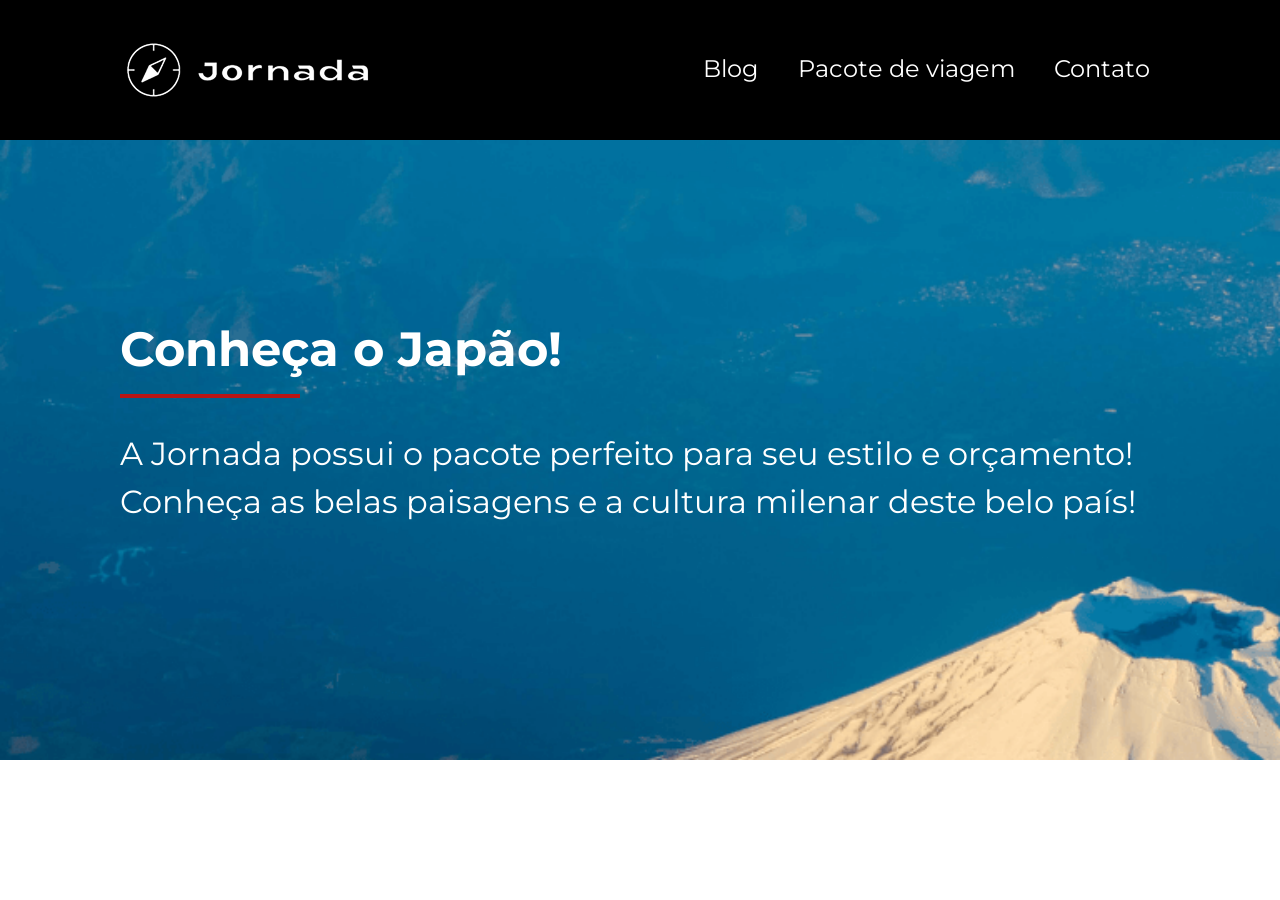
==== pacote-viagem.html @ d9dec1af "Cria pagina de pacotes de viagem com header e hero" ====
<!doctype html>
<html lang="en">
  <head>
    <meta charset="UTF-8" />
    <meta name="viewport" content="width=device-width, initial-scale=1.0" />
    <link rel="stylesheet" href="./css/style.css" />
    <title>Pacote de viagem</title>
  </head>
  <body>
    <header class="main-header">
      <a class="logo" href="index.html" title="Voltar para pagina inicial">
        <img
          class="img-mobile"
          src="img/bussula_jornada_branca.png"
          alt="Bussula do logo Jornada Viagens na cor branca"
        />
        <img
          class="img-desktop"
          src="img/bussula-texto-jornada-branco.png"
          alt="Bussula do logo Jornada Viagens na cor branca"
        />
      </a>
      <div class="navigation-menu">
        <label for="menu">
          <img src="img/menu.png" alt="Menu" />
        </label>
        <input type="checkbox" id="menu" hidden />
        <nav>
          <ul class="list-links">
            <li>
              <a href="blog.html" target="_blank" title="Acessar Blog">Blog</a>
            </li>
            <li>
              <a
                class="travel-package"
                href="pacote-viagem.html"
                target="_blank"
                title="Acessar Pacotes de viagem"
                >Pacote de viagem</a
              >
            </li>
            <li>
              <a href="contato.html" target="_blank" title="Acessar Contato"
                >Contato</a
              >
            </li>
          </ul>
        </nav>
      </div>
    </header>
    <section class="hero-travel">
      <div class="hero-img">
        <div class="hero-text">
        <h1>Conheça o Japão!</h1>
        <hr>
        <p class="content-text">
          A Jornada possui o pacote perfeito para seu estilo e orçamento!
          Conheça as belas paisagens e a cultura milenar deste belo país!
        </p>
        </div>
      </div>
    </section>
  </body>
</html>
---- css/style.css ----
@import url(global.css);
@import url(header.css);
@import url(hero.css);
@import url(offers.css);
@import url(search.css);
@import url(popular.css);
@import url(payments.css);
@import url(testimonials.css);
@import url(footer.css);
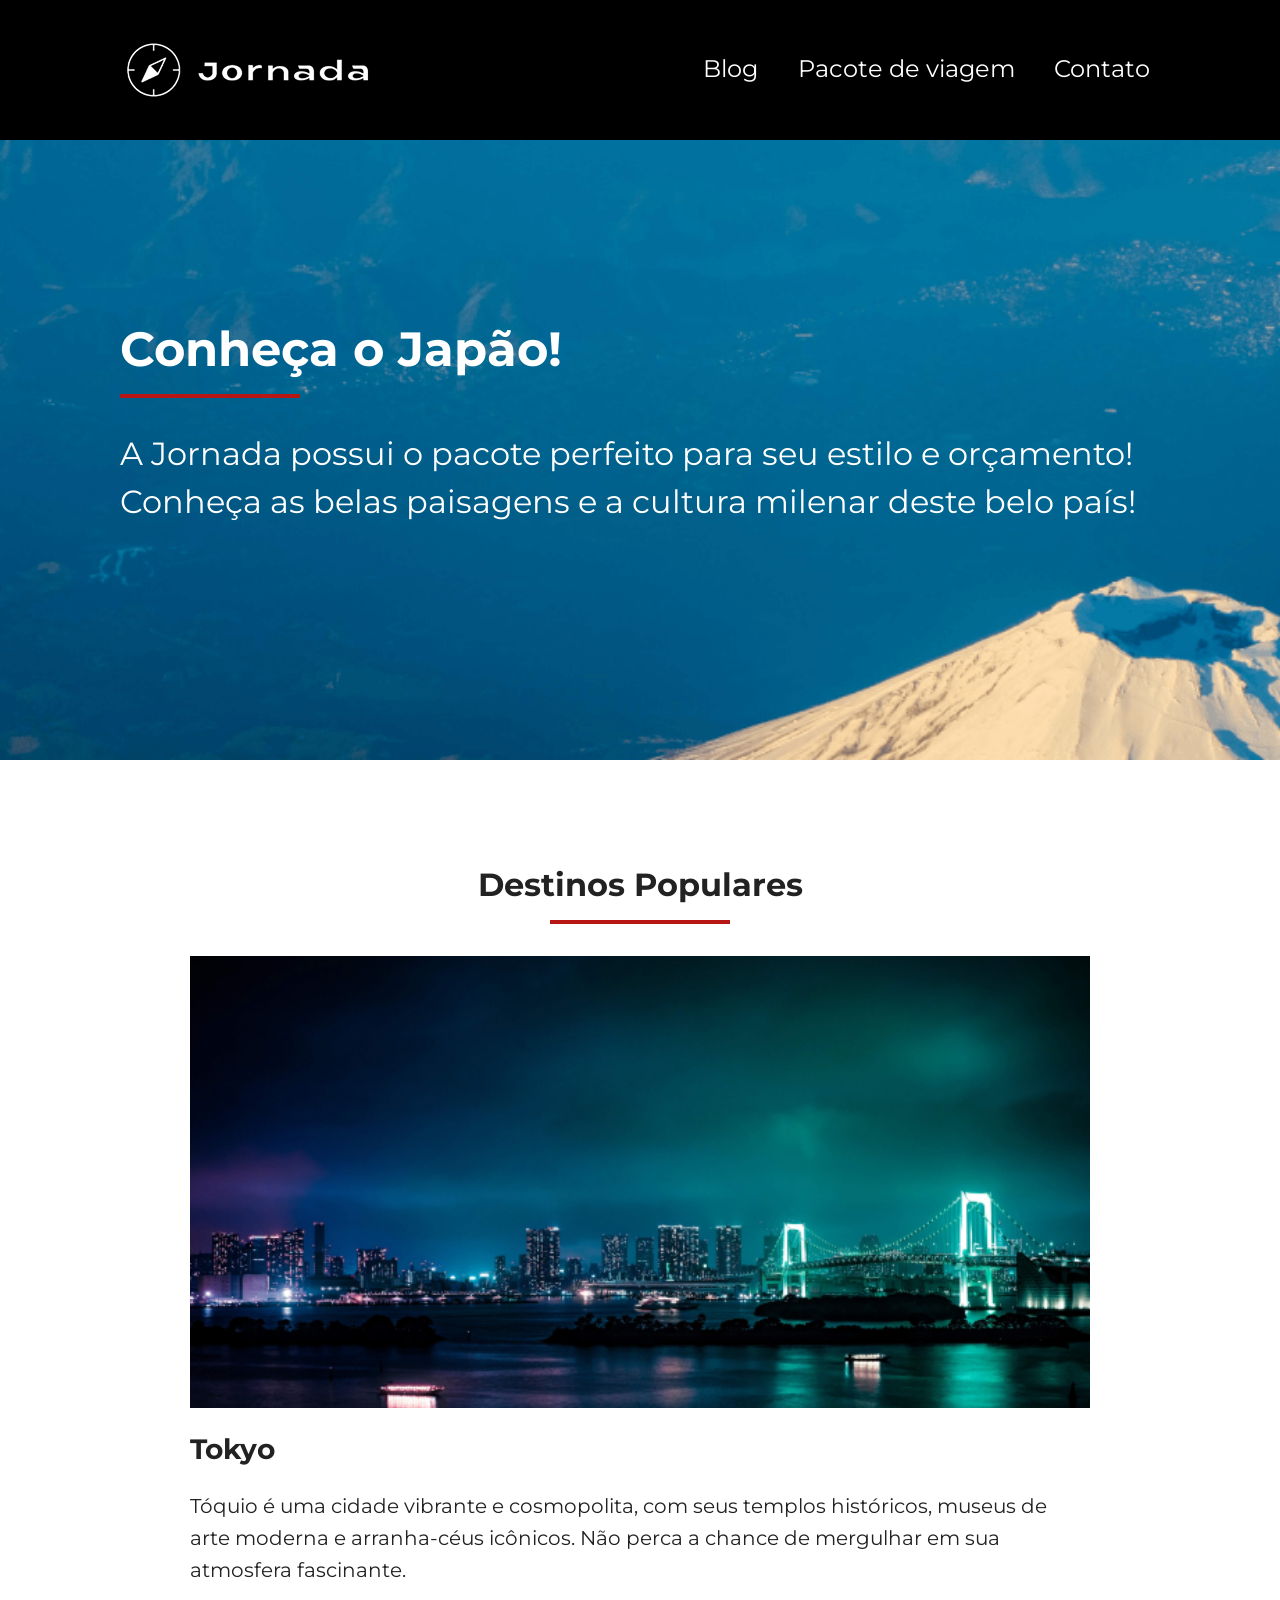
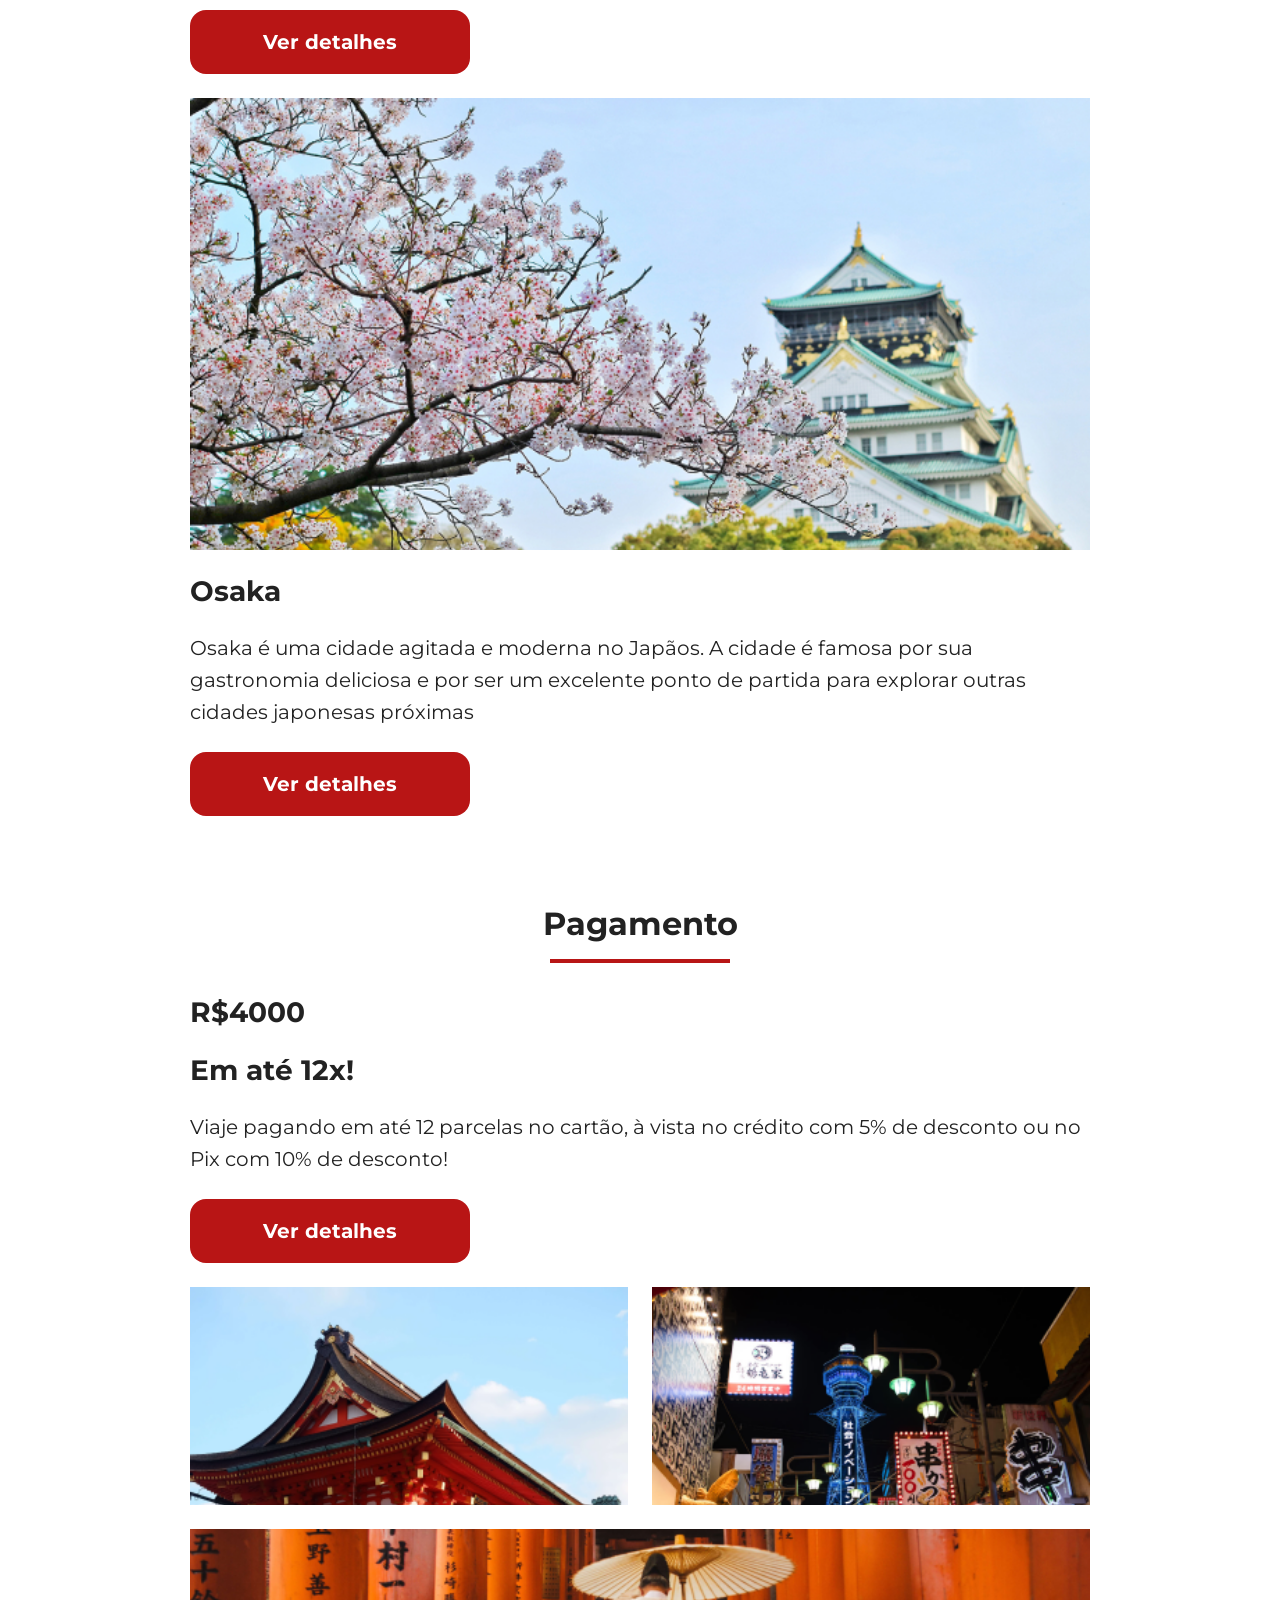
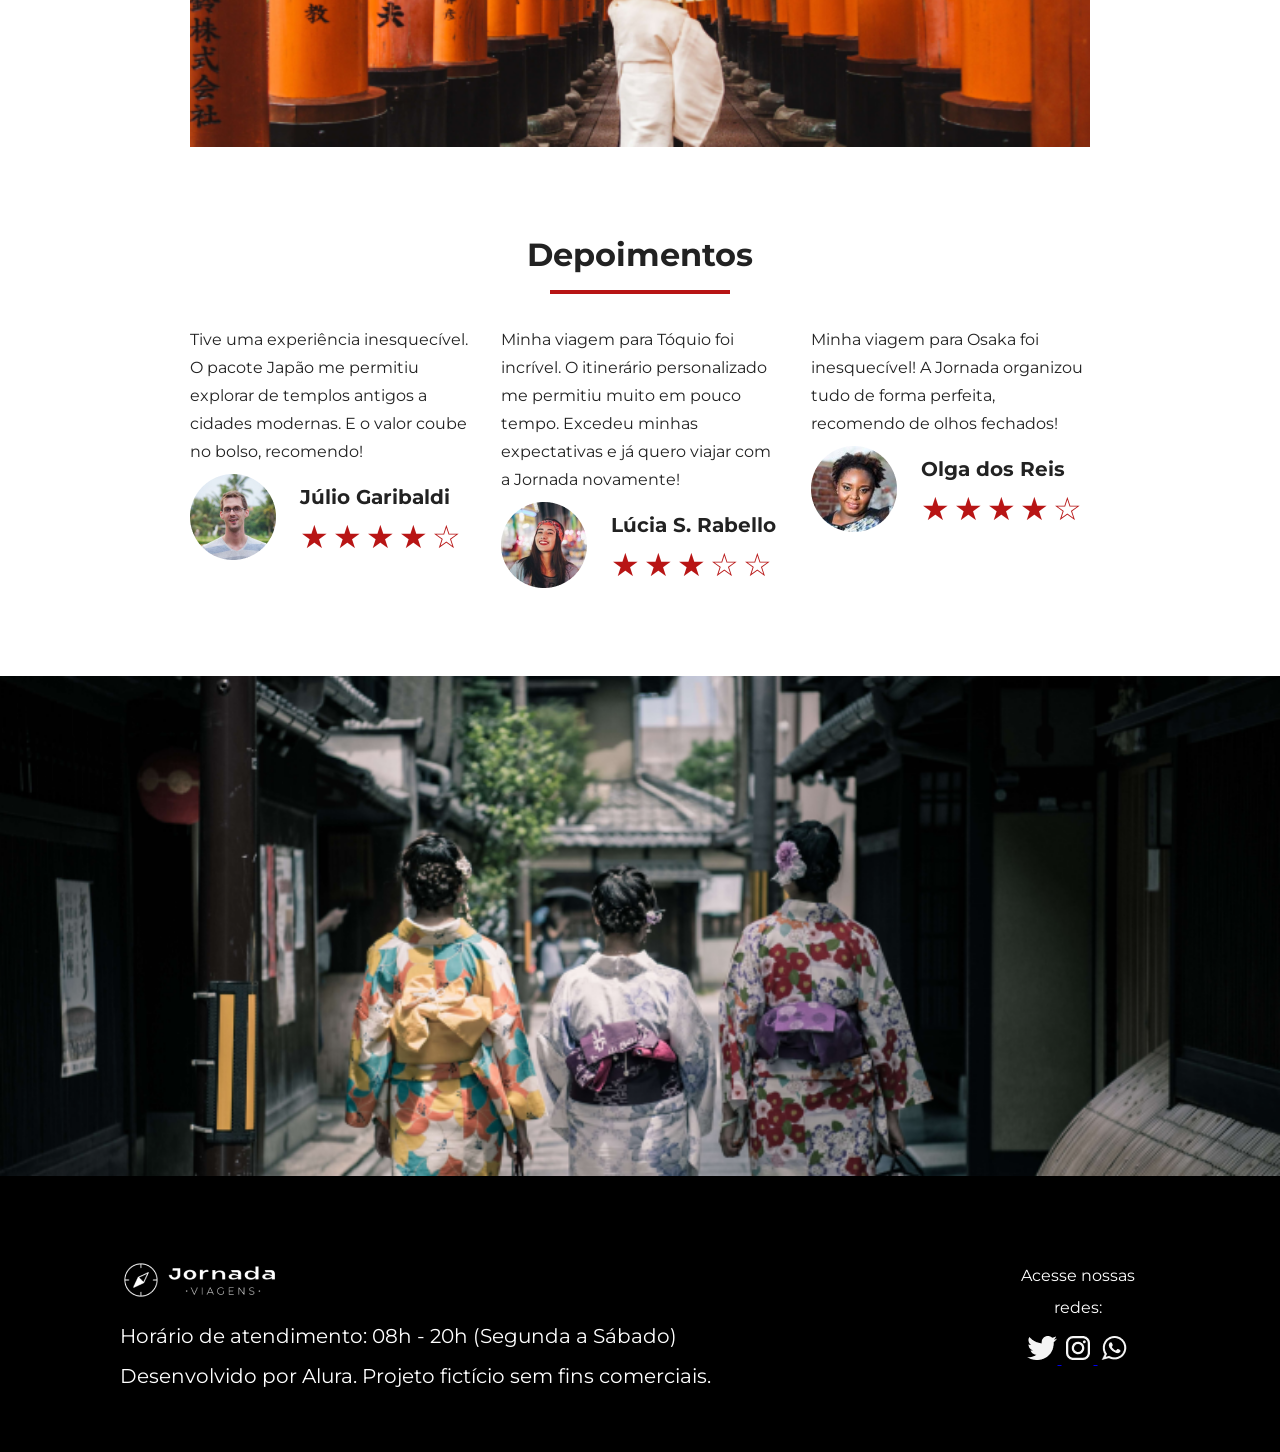
==== commit 8f312013: "Finaliza pagina de pacote de viagens" ====
--- a/pacote-viagem.html
+++ b/pacote-viagem.html
@@ -3,6 +3,7 @@
   <head>
     <meta charset="UTF-8" />
     <meta name="viewport" content="width=device-width, initial-scale=1.0" />
+    <link rel="icon" href="favico.png" />
     <link rel="stylesheet" href="./css/style.css" />
     <title>Pacote de viagem</title>
   </head>
@@ -51,14 +52,205 @@
     <section class="hero-travel">
       <div class="hero-img">
         <div class="hero-text">
-        <h1>Conheça o Japão!</h1>
-        <hr>
-        <p class="content-text">
-          A Jornada possui o pacote perfeito para seu estilo e orçamento!
-          Conheça as belas paisagens e a cultura milenar deste belo país!
-        </p>
+          <h1>Conheça o Japão!</h1>
+          <hr />
+          <p class="content-text">
+            A Jornada possui o pacote perfeito para seu estilo e orçamento!
+            Conheça as belas paisagens e a cultura milenar deste belo país!
+          </p>
         </div>
       </div>
     </section>
+    <section class="popular-destiny">
+      <div class="section-title">
+        <h2>Destinos Populares</h2>
+        <hr />
+      </div>
+      <div class="popular-cards">
+        <article class="destiny tokyo">
+          <header>
+            <div class="destiny-img"></div>
+            <h3 class="content-title">Tokyo</h3>
+          </header>
+          <p class="content-text">
+            Tóquio é uma cidade vibrante e cosmopolita, com seus templos
+            históricos, museus de arte moderna e arranha-céus icônicos. Não
+            perca a chance de mergulhar em sua atmosfera fascinante.
+          </p>
+          <footer>
+            <a
+              href="#"
+              class="button"
+              target="_blank"
+              title="Veja mais detalhes dp destino Tokyo"
+              >Ver detalhes</a
+            >
+          </footer>
+        </article>
+        <article class="destiny osaka">
+          <header>
+            <div class="destiny-img"></div>
+            <h3 class="content-title">Osaka</h3>
+          </header>
+          <p class="content-text">
+            Osaka é uma cidade agitada e moderna no Japãos. A cidade é famosa
+            por sua gastronomia deliciosa e por ser um excelente ponto de
+            partida para explorar outras cidades japonesas próximas
+          </p>
+          <footer>
+            <a
+              href="#"
+              class="button"
+              target="_blank"
+              title="Veja mais detalhes dp destino Osaka"
+              >Ver detalhes</a
+            >
+          </footer>
+        </article>
+      </div>
+    </section>
+    <section class="payments">
+      <div class="section-title">
+        <h2>Pagamento</h2>
+        <hr />
+      </div>
+      <div class="content-container">
+        <div class="text-content">
+          <h2 class="content-title">R$4000</h2>
+          <h4 class="content-title">Em até 12x!</h4>
+          <p class="content-text">
+            Viaje pagando em até 12 parcelas no cartão, à vista no crédito com
+            5% de desconto ou no Pix com 10% de desconto!
+          </p>
+          <a
+            href="#"
+            class="button"
+            target="_blank"
+            title="Veja mais detalhes de pagamentos"
+            >Ver detalhes</a
+          >
+        </div>
+        <div class="image-content">
+          <div class="image japao-1"></div>
+          <div class="image japao-2"></div>
+          <div class="image japao-3 colspan-2"></div>
+        </div>
+      </div>
+    </section>
+    <section class="testimonials">
+      <div class="section-title">
+        <h2>Depoimentos</h2>
+        <hr />
+      </div>
+      <div class="testimonial-container">
+        <article>
+          <header>
+            <p>
+              Tive uma experiência inesquecível. O pacote Japão me permitiu
+              explorar de templos antigos a cidades modernas. E o valor coube no
+              bolso, recomendo!
+            </p>
+          </header>
+          <footer>
+            <img
+              src="img/avatar-julio.png"
+              alt="imagem de perfil da cliente Júlio Garibaldi"
+            />
+            <div class="profile-content">
+              <h3>Júlio Garibaldi</h3>
+              <div class="rating">
+                <span class="star">★</span>
+                <span class="star">★</span>
+                <span class="star">★</span>
+                <span class="star">★</span>
+                <span class="star">☆</span>
+              </div>
+            </div>
+          </footer>
+        </article>
+        <article>
+          <header>
+            <p>
+              Minha viagem para Tóquio foi incrível. O itinerário personalizado
+              me permitiu muito em pouco tempo. Excedeu minhas expectativas e já
+              quero viajar com a Jornada novamente!
+            </p>
+          </header>
+          <footer>
+            <img
+              src="img/avatar-lucia.png"
+              alt="imagem de perfil da cliente Lúcia S. Rabello"
+            />
+            <div class="profile-content">
+              <h3>Lúcia S. Rabello</h3>
+              <div class="rating">
+                <span class="star">★</span>
+                <span class="star">★</span>
+                <span class="star">★</span>
+                <span class="star">☆</span>
+                <span class="star">☆</span>
+              </div>
+            </div>
+          </footer>
+        </article>
+        <article>
+          <header>
+            <p>
+              Minha viagem para Osaka foi inesquecível! A Jornada organizou tudo
+              de forma perfeita, recomendo de olhos fechados!
+            </p>
+          </header>
+          <footer>
+            <img
+              src="img/avatar-olga.png"
+              alt="imagem de perfil da cliente Olga dos Reis"
+            />
+            <div class="profile-content">
+              <h3>Olga dos Reis</h3>
+              <div class="rating">
+                <span class="star">★</span>
+                <span class="star">★</span>
+                <span class="star">★</span>
+                <span class="star">★</span>
+                <span class="star">☆</span>
+              </div>
+            </div>
+          </footer>
+        </article>
+      </div>
+    </section>
+    <section class="bottom-hero">
+      <div class="hero-img travel"></div>
+    </section>
+    <footer class="main-footer">
+      <div class="footer-content">
+        <img
+          src="img/logo-footer.png"
+          alt="Logo do site jornada viagens com o nome"
+        />
+        <p>Horário de atendimento: 08h - 20h (Segunda a Sábado)</p>
+        <p>Desenvolvido por Alura. Projeto fictício sem fins comerciais.</p>
+      </div>
+      <div class="footer-social">
+        <p>Acesse nossas redes:</p>
+        <a href="#" target="_blank" title="Acesse o Twitter do Jornada Viagens">
+          <img src="img/img-twiter.png" alt="Icone do twitter" />
+        </a>
+        <a
+          href="#"
+          target="_blank"
+          title="Acesse o Instagram do Jornada Viagens"
+        >
+          <img src="img/img-instragam.png" alt="Icone instragram" />
+        </a>
+        <a
+          href="#"
+          target="_blank"
+          title="Acesse o Whatsapp do Jornada Viagens"
+        >
+          <img src="img/img-whatsapp.png" alt="Icone do whatsapp" />
+        </a>
+      </div>
+    </footer>
   </body>
 </html>
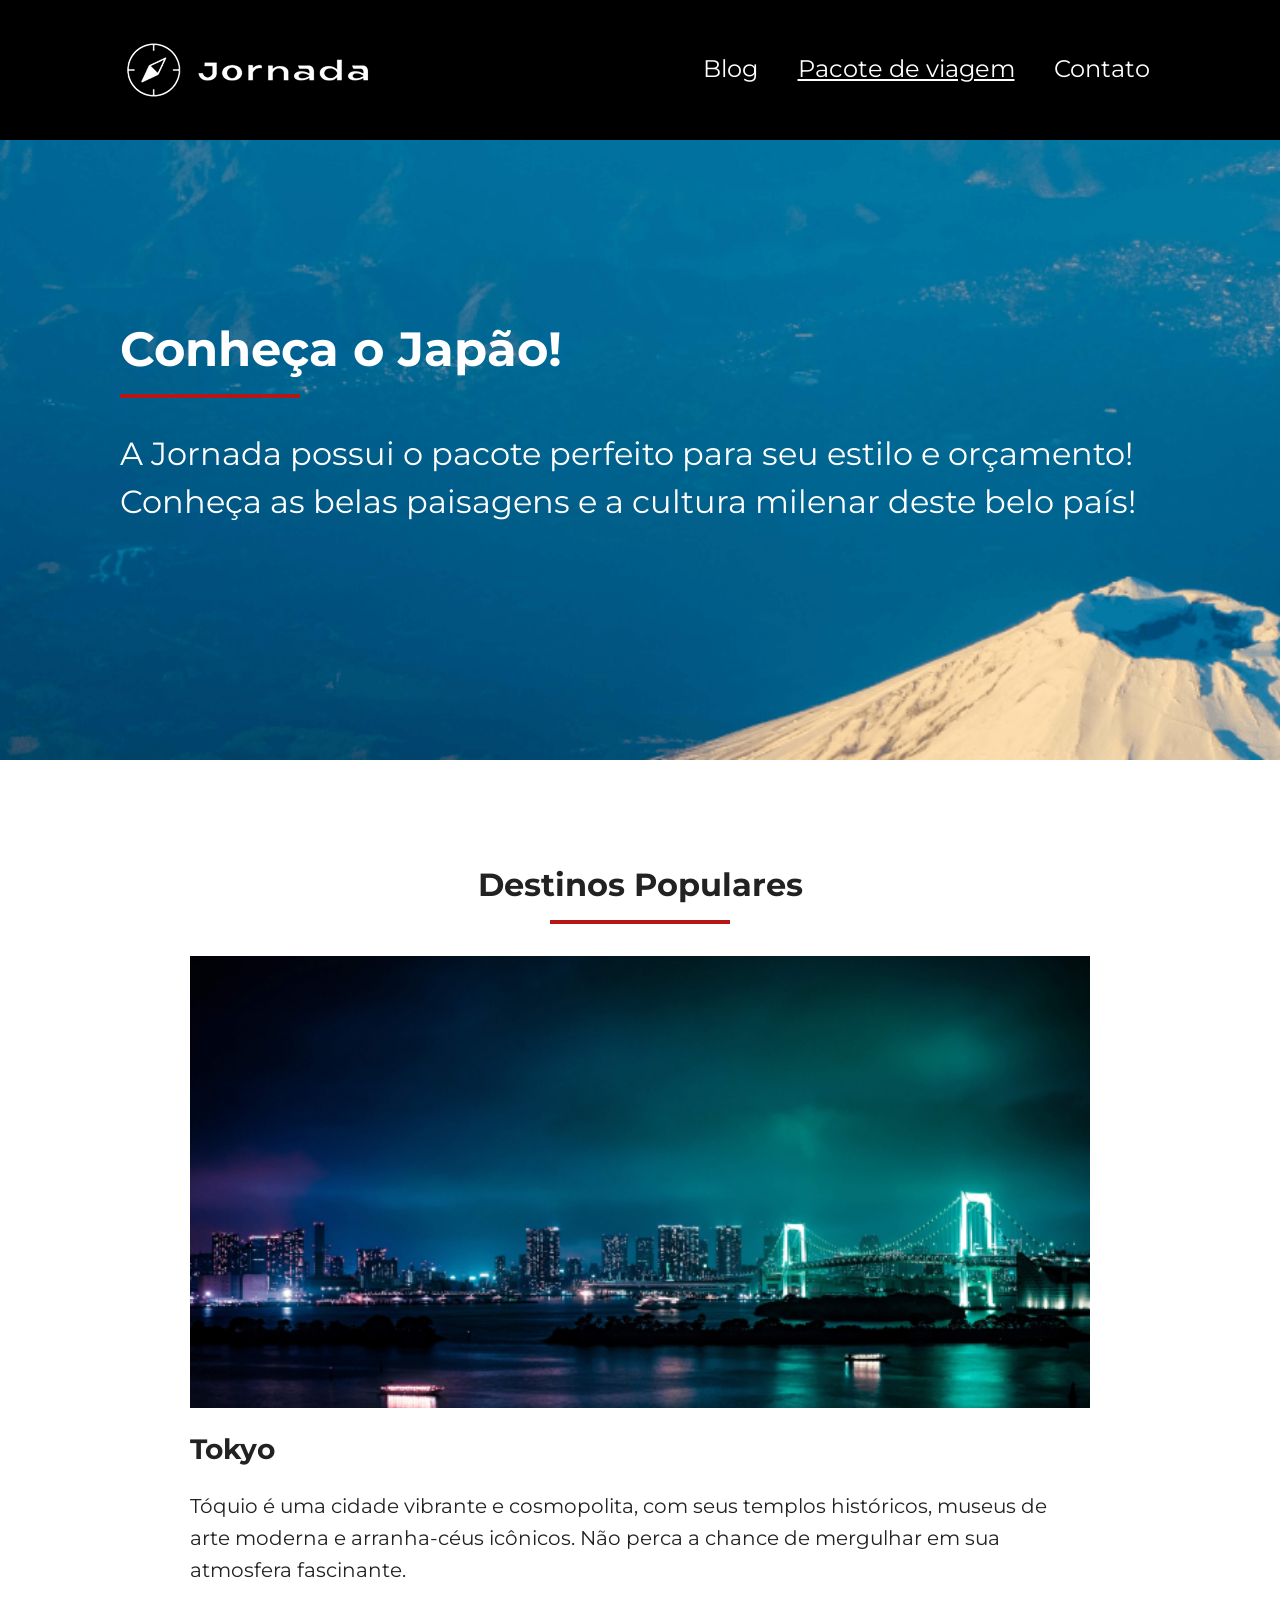
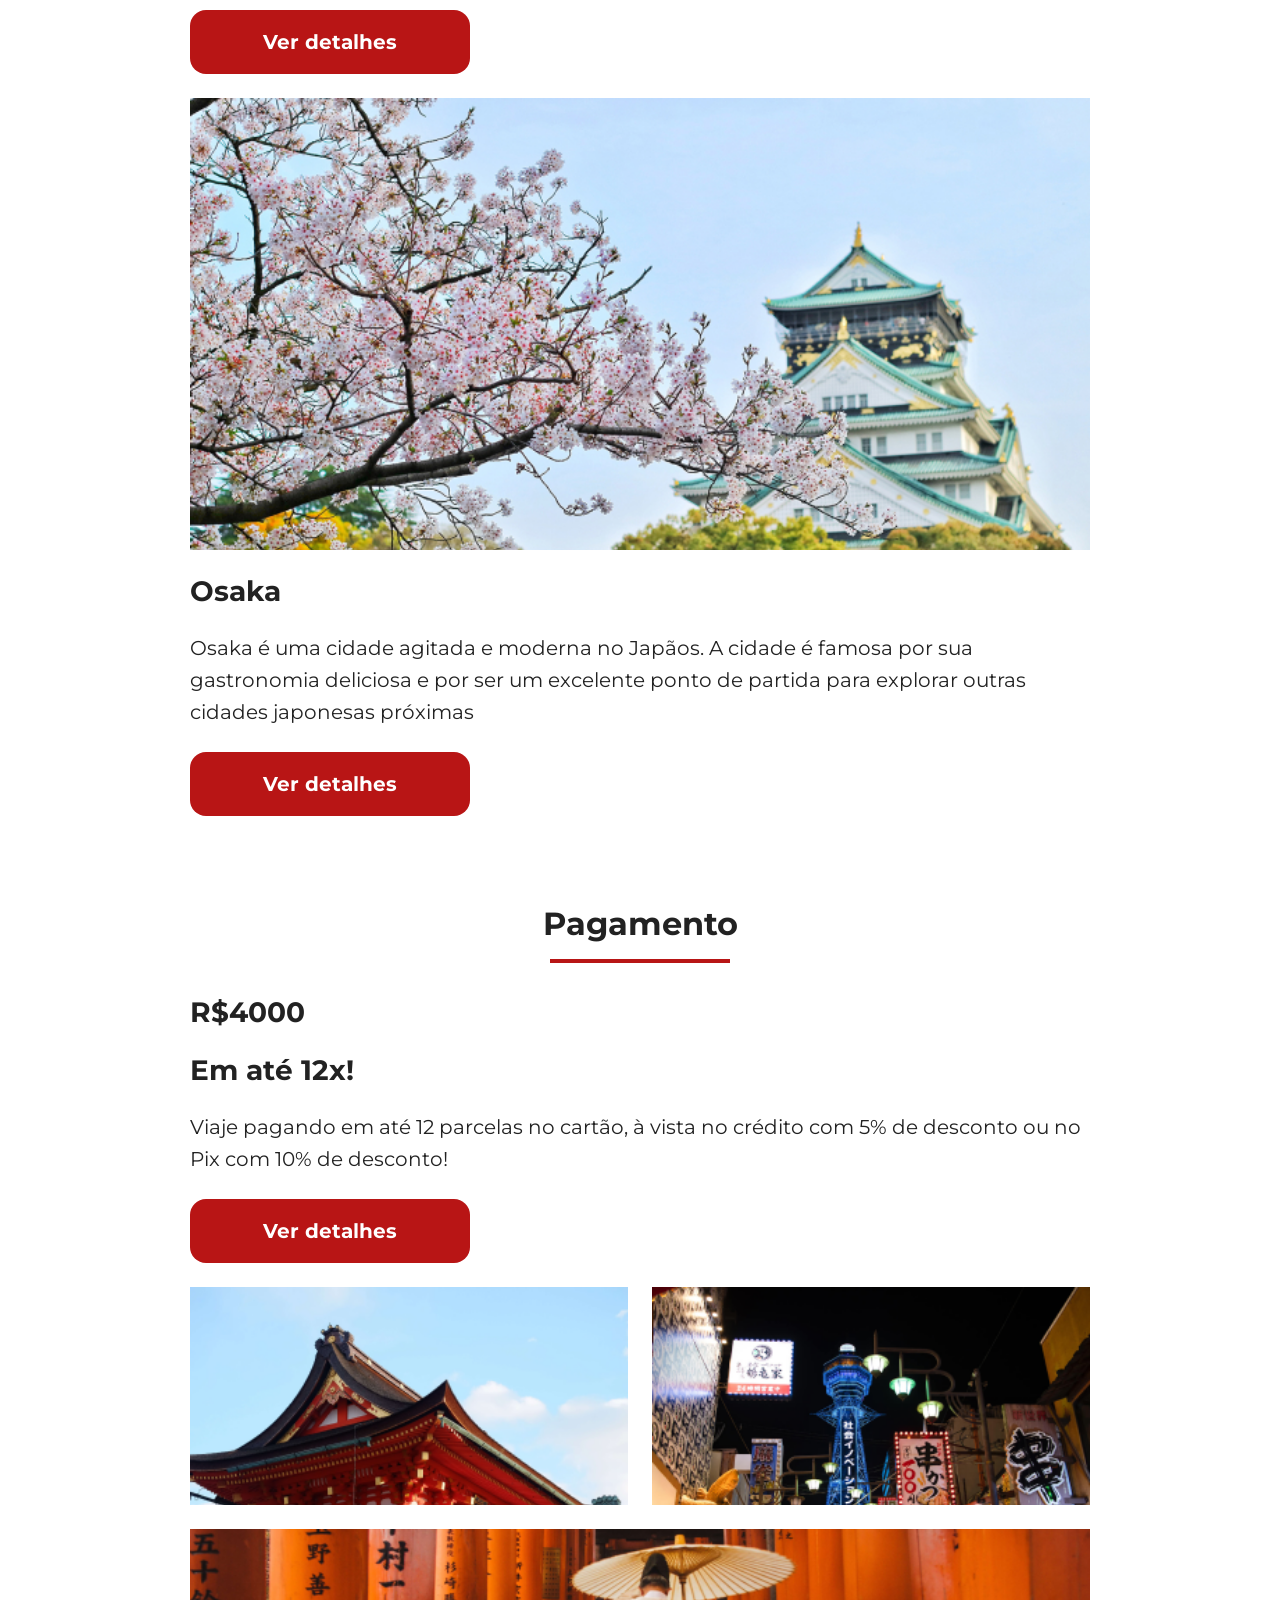
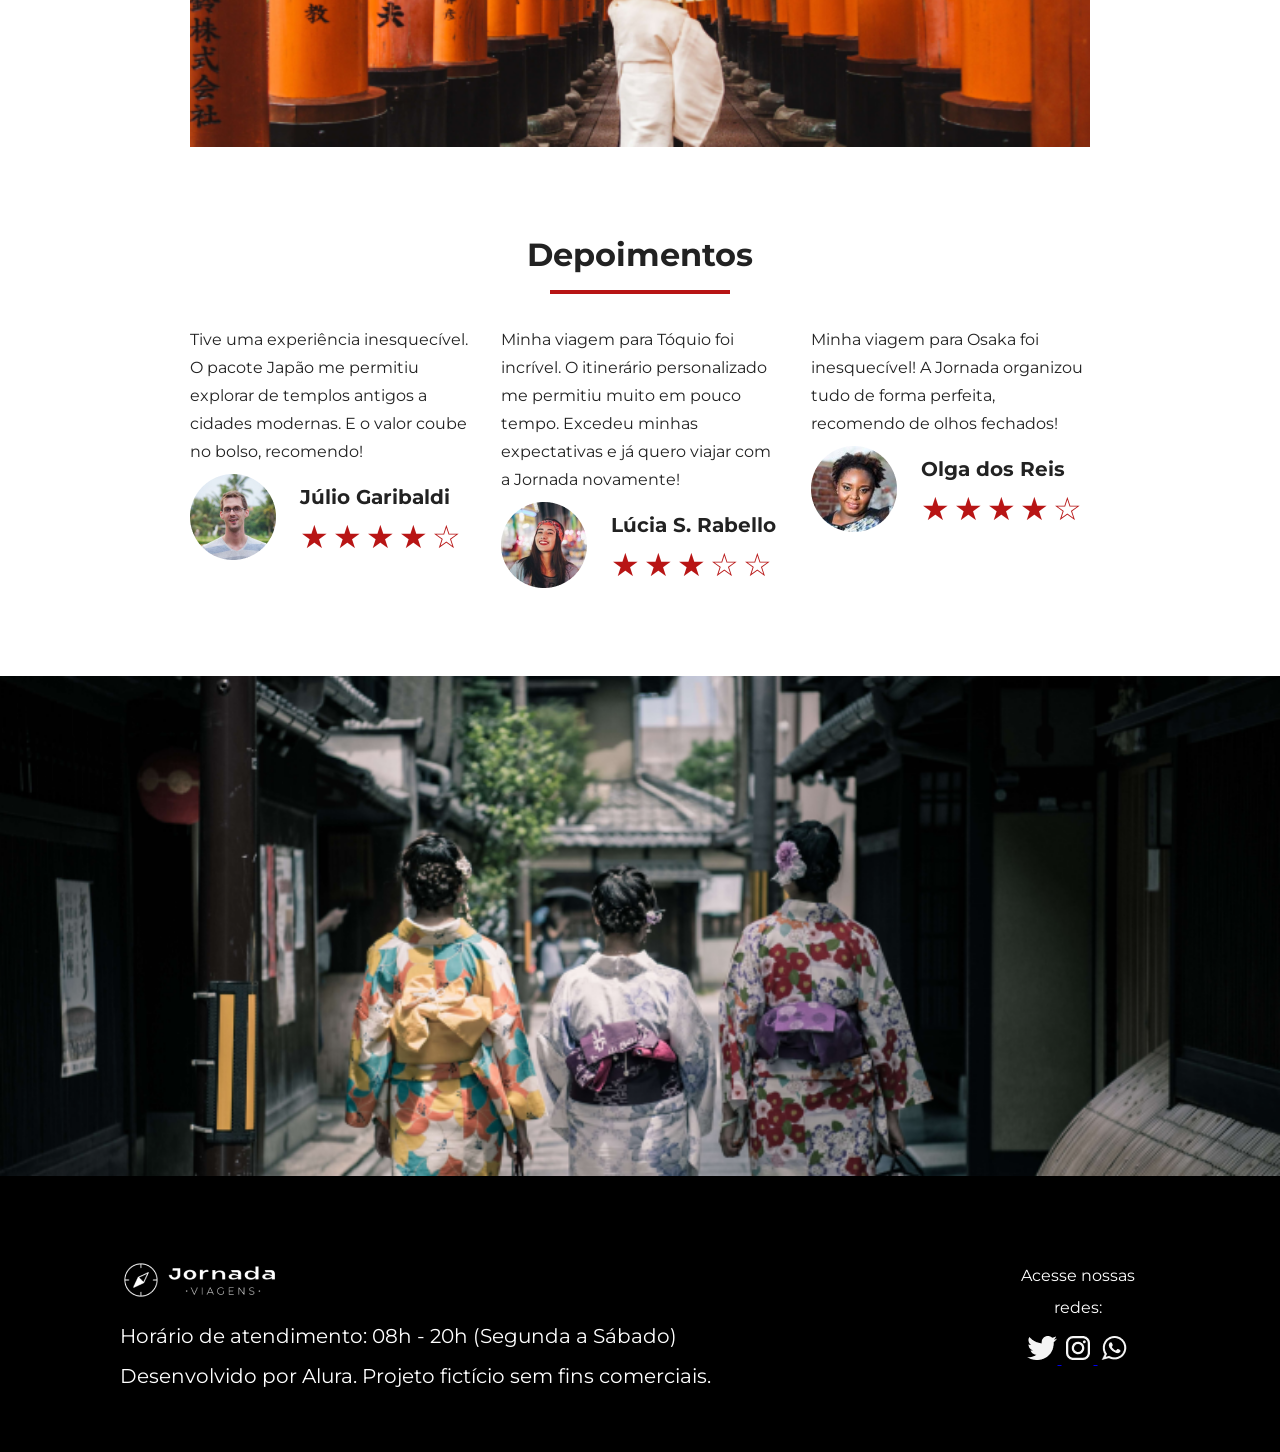
==== commit ebab4efd: "Ajustes finais na pagina de viagens" ====
--- a/pacote-viagem.html
+++ b/pacote-viagem.html
@@ -33,7 +33,7 @@
             </li>
             <li>
               <a
-                class="travel-package"
+                class="active"
                 href="pacote-viagem.html"
                 target="_blank"
                 title="Acessar Pacotes de viagem"
